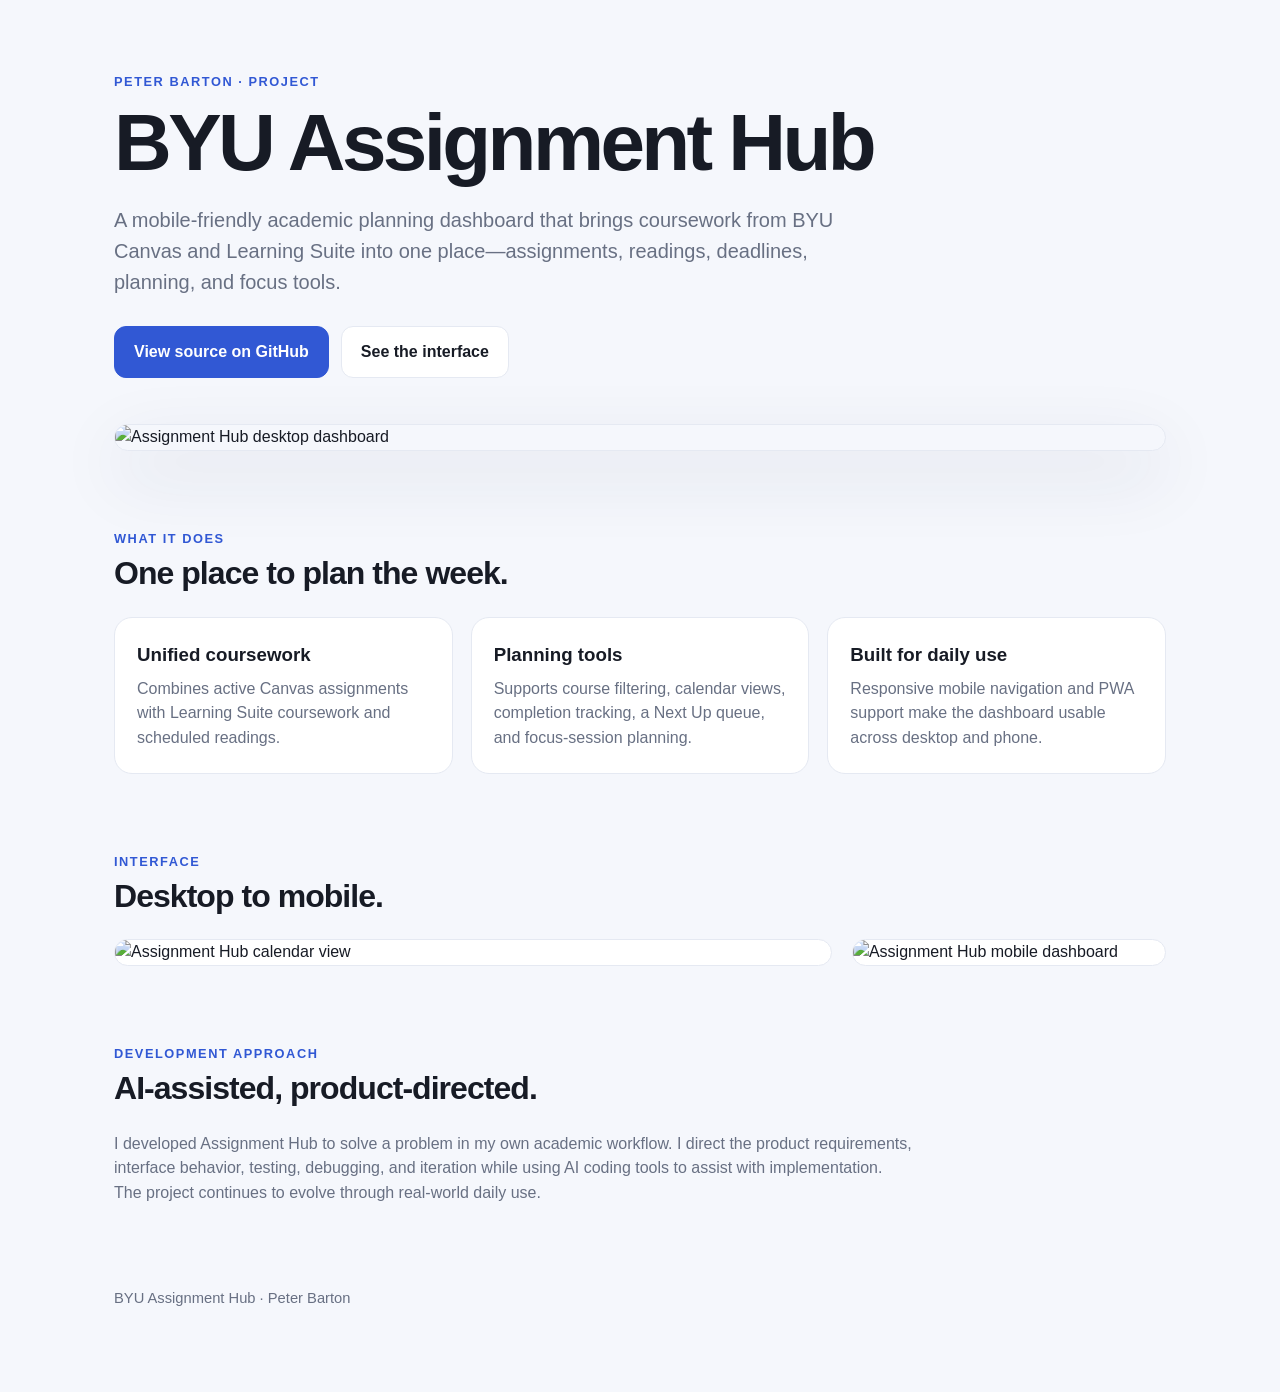
==== portfolio/index.html @ c14c09bd "Add Assignment Hub portfolio landing page" ====
<!doctype html>
<html lang="en">
<head>
<meta charset="utf-8">
<meta name="viewport" content="width=device-width,initial-scale=1">
<title>BYU Assignment Hub — Peter Barton</title>
<meta name="description" content="An AI-assisted academic planning dashboard that brings BYU Canvas and Learning Suite coursework into one place.">
<meta property="og:title" content="BYU Assignment Hub">
<meta property="og:description" content="An AI-assisted academic planning dashboard for BYU coursework, designed and refined through real-world daily use.">
<meta property="og:image" content="https://raw.githubusercontent.com/peteyb23/byu-assignment-hub/main/docs/dashboard.png">
<meta property="og:type" content="website">
<meta name="twitter:card" content="summary_large_image">
<style>
:root{--blue:#3158d4;--ink:#171b25;--muted:#687083;--bg:#f5f7fc;--card:#fff;--line:#e5e9f2}
*{box-sizing:border-box}body{margin:0;font-family:Inter,ui-sans-serif,-apple-system,BlinkMacSystemFont,"Segoe UI",sans-serif;color:var(--ink);background:var(--bg);line-height:1.55}
.wrap{max-width:1100px;margin:auto;padding:72px 24px}.eyebrow{font-weight:800;letter-spacing:.12em;color:var(--blue);font-size:.8rem;text-transform:uppercase}
h1{font-size:clamp(2.5rem,7vw,5rem);line-height:.98;margin:.15em 0 .28em;letter-spacing:-.045em}h2{font-size:2rem;letter-spacing:-.03em;margin:0 0 18px}
.lead{max-width:760px;font-size:1.25rem;color:var(--muted);margin-bottom:28px}
.actions{display:flex;gap:12px;flex-wrap:wrap;margin-bottom:46px}.btn{display:inline-block;padding:13px 19px;border-radius:12px;text-decoration:none;font-weight:750;border:1px solid var(--line);color:var(--ink);background:#fff}.primary{background:var(--blue);color:#fff;border-color:var(--blue)}
.hero{width:100%;border-radius:22px;border:1px solid var(--line);box-shadow:0 24px 70px rgba(30,42,80,.12);display:block}
.section{padding-top:78px}.grid{display:grid;grid-template-columns:repeat(3,1fr);gap:18px}.card{background:var(--card);border:1px solid var(--line);border-radius:18px;padding:22px}.card h3{margin:0 0 8px}.card p{margin:0;color:var(--muted)}
.shots{display:grid;grid-template-columns:1.6fr .7fr;gap:20px;align-items:start}.shots img{width:100%;display:block;border-radius:18px;border:1px solid var(--line);background:#fff}
.note{max-width:800px;color:var(--muted)}footer{padding:65px 0 10px;color:var(--muted);font-size:.92rem}
@media(max-width:760px){.wrap{padding:48px 18px}.grid,.shots{grid-template-columns:1fr}.shots img:last-child{max-width:390px;margin:auto}.section{padding-top:55px}}
</style>
</head>
<body><main class="wrap">
<div class="eyebrow">Peter Barton · Project</div>
<h1>BYU Assignment Hub</h1>
<p class="lead">A mobile-friendly academic planning dashboard that brings coursework from BYU Canvas and Learning Suite into one place—assignments, readings, deadlines, planning, and focus tools.</p>
<div class="actions"><a class="btn primary" href="https://github.com/peteyb23/byu-assignment-hub">View source on GitHub</a><a class="btn" href="#screens">See the interface</a></div>
<img class="hero" src="docs/dashboard.png" alt="Assignment Hub desktop dashboard">
<section class="section"><div class="eyebrow">What it does</div><h2>One place to plan the week.</h2>
<div class="grid">
<div class="card"><h3>Unified coursework</h3><p>Combines active Canvas assignments with Learning Suite coursework and scheduled readings.</p></div>
<div class="card"><h3>Planning tools</h3><p>Supports course filtering, calendar views, completion tracking, a Next Up queue, and focus-session planning.</p></div>
<div class="card"><h3>Built for daily use</h3><p>Responsive mobile navigation and PWA support make the dashboard usable across desktop and phone.</p></div>
</div></section>
<section class="section" id="screens"><div class="eyebrow">Interface</div><h2>Desktop to mobile.</h2><div class="shots"><img src="docs/calendar.png" alt="Assignment Hub calendar view"><img src="docs/mobile.PNG" alt="Assignment Hub mobile dashboard"></div></section>
<section class="section"><div class="eyebrow">Development approach</div><h2>AI-assisted, product-directed.</h2><p class="note">I developed Assignment Hub to solve a problem in my own academic workflow. I direct the product requirements, interface behavior, testing, debugging, and iteration while using AI coding tools to assist with implementation. The project continues to evolve through real-world daily use.</p></section>
<footer>BYU Assignment Hub · Peter Barton</footer>
</main></body></html>
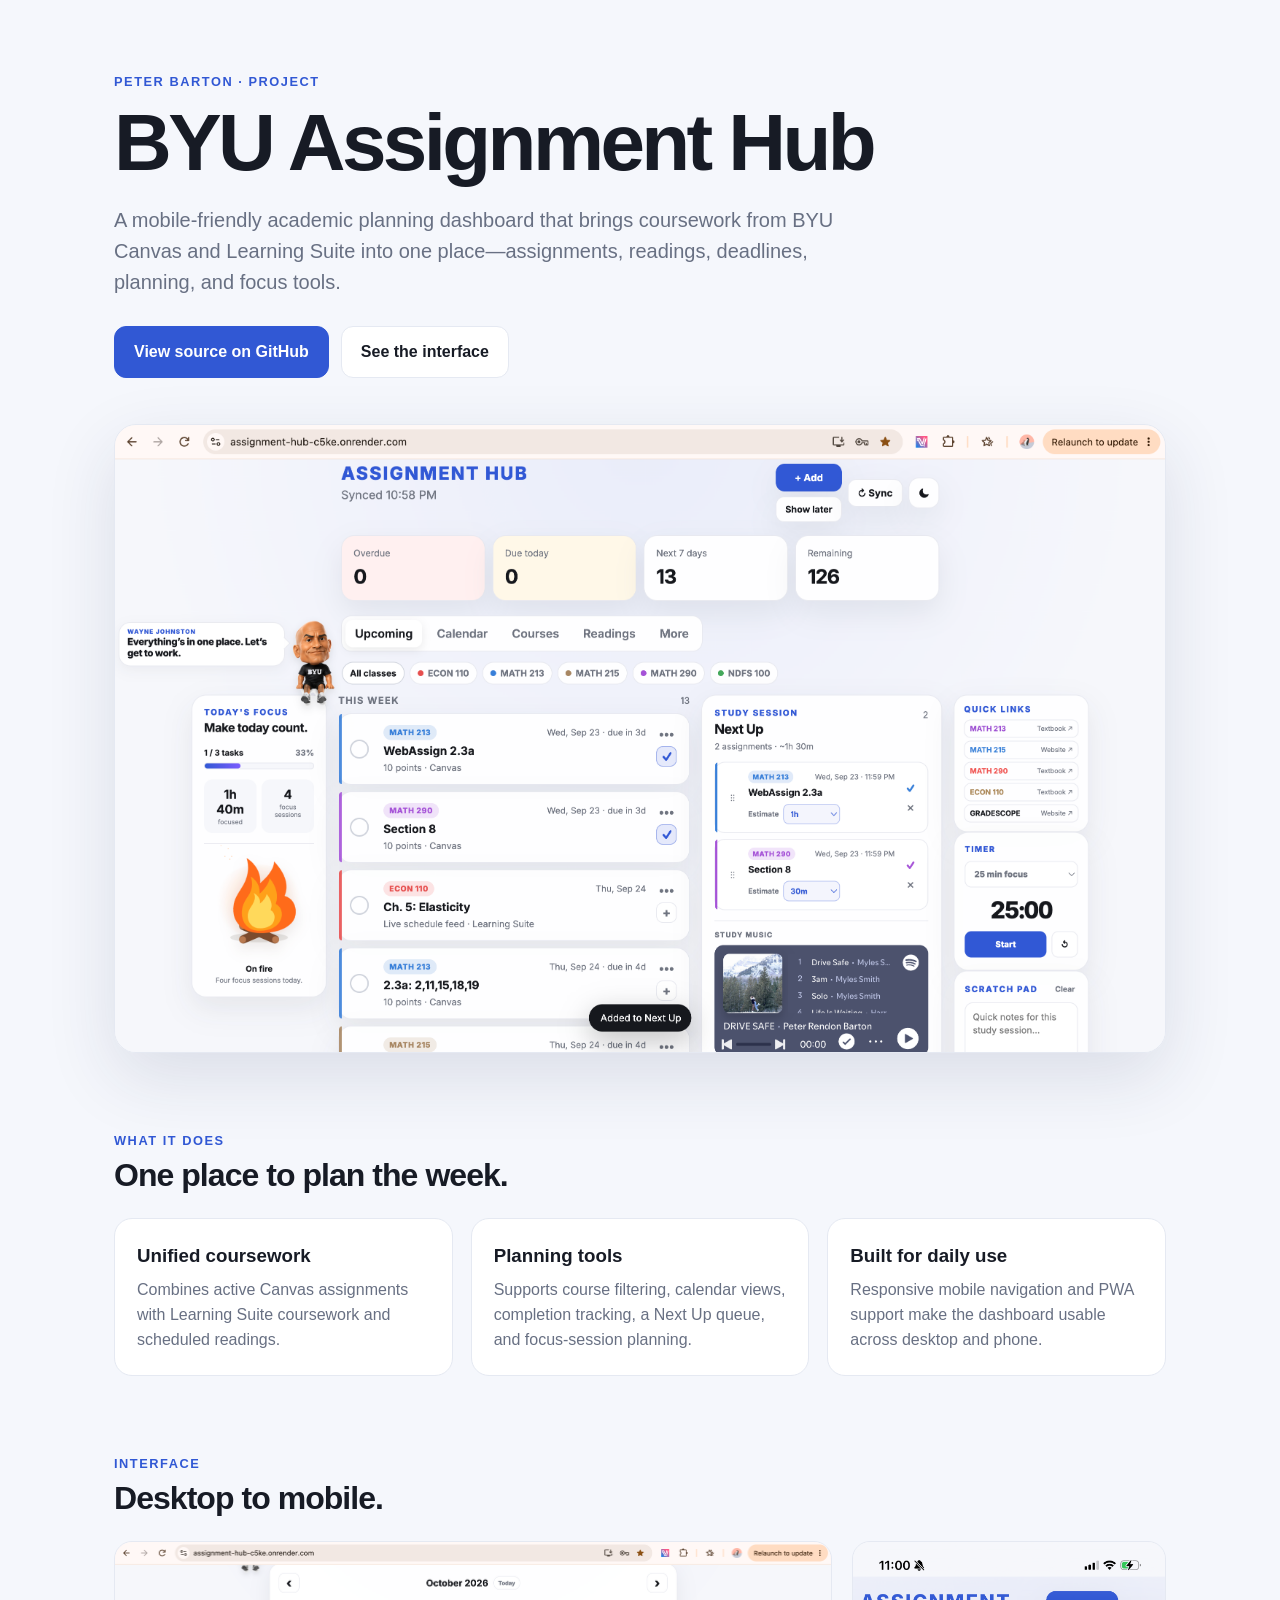
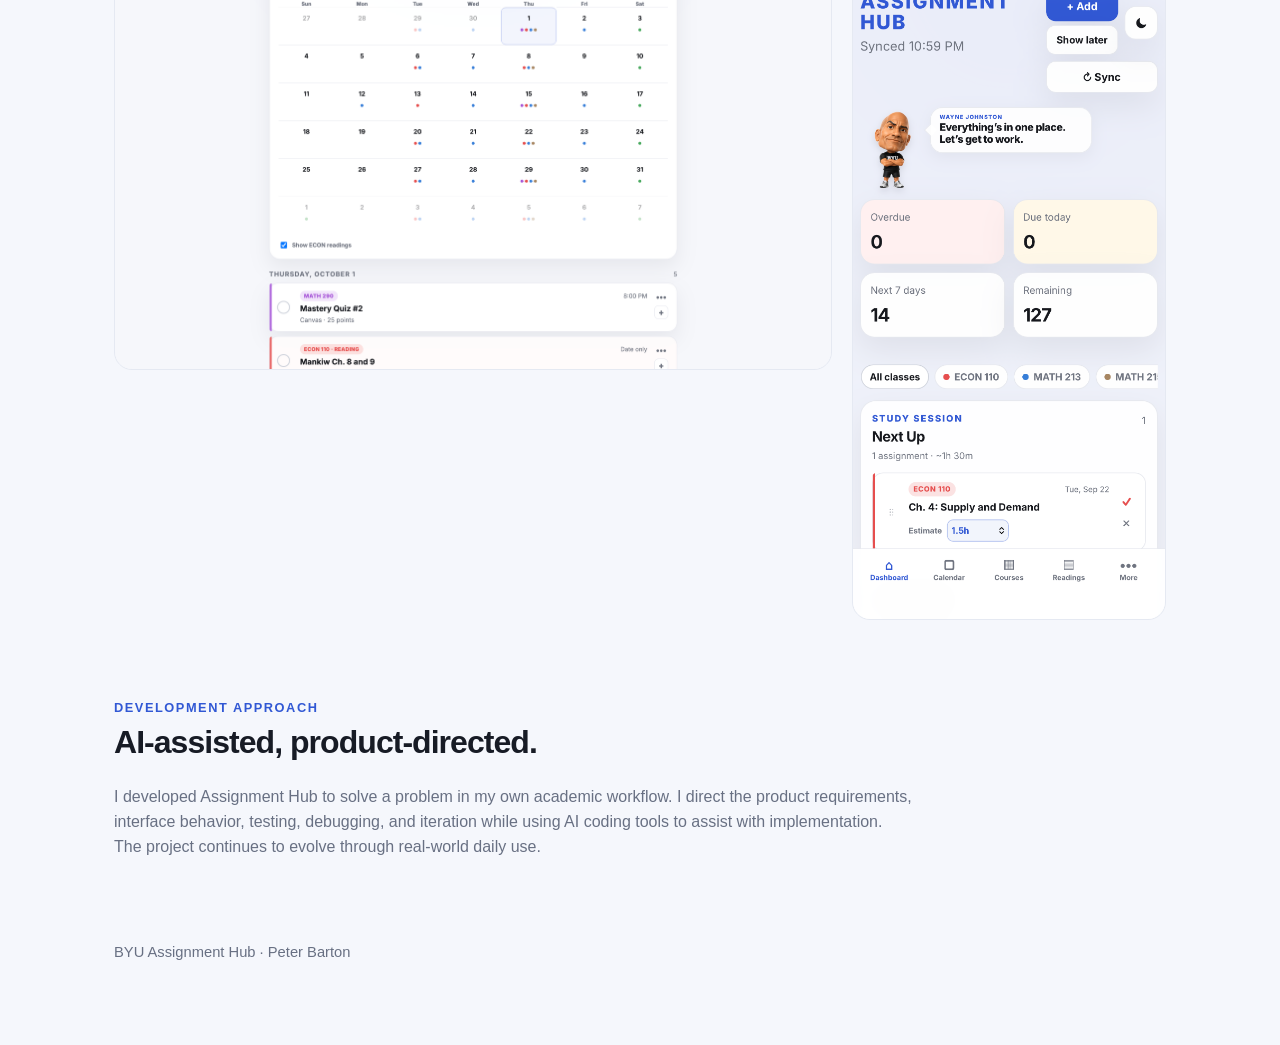
==== commit da9893f7: "Fix portfolio screenshot paths" ====
--- a/portfolio/index.html
+++ b/portfolio/index.html
@@ -29,14 +29,14 @@
 <h1>BYU Assignment Hub</h1>
 <p class="lead">A mobile-friendly academic planning dashboard that brings coursework from BYU Canvas and Learning Suite into one place—assignments, readings, deadlines, planning, and focus tools.</p>
 <div class="actions"><a class="btn primary" href="https://github.com/peteyb23/byu-assignment-hub">View source on GitHub</a><a class="btn" href="#screens">See the interface</a></div>
-<img class="hero" src="docs/dashboard.png" alt="Assignment Hub desktop dashboard">
+<img class="hero" src="../docs/dashboard.png" alt="Assignment Hub desktop dashboard">
 <section class="section"><div class="eyebrow">What it does</div><h2>One place to plan the week.</h2>
 <div class="grid">
 <div class="card"><h3>Unified coursework</h3><p>Combines active Canvas assignments with Learning Suite coursework and scheduled readings.</p></div>
 <div class="card"><h3>Planning tools</h3><p>Supports course filtering, calendar views, completion tracking, a Next Up queue, and focus-session planning.</p></div>
 <div class="card"><h3>Built for daily use</h3><p>Responsive mobile navigation and PWA support make the dashboard usable across desktop and phone.</p></div>
 </div></section>
-<section class="section" id="screens"><div class="eyebrow">Interface</div><h2>Desktop to mobile.</h2><div class="shots"><img src="docs/calendar.png" alt="Assignment Hub calendar view"><img src="docs/mobile.PNG" alt="Assignment Hub mobile dashboard"></div></section>
+<section class="section" id="screens"><div class="eyebrow">Interface</div><h2>Desktop to mobile.</h2><div class="shots"><img src="../docs/calendar.png" alt="Assignment Hub calendar view"><img src="../docs/mobile.PNG" alt="Assignment Hub mobile dashboard"></div></section>
 <section class="section"><div class="eyebrow">Development approach</div><h2>AI-assisted, product-directed.</h2><p class="note">I developed Assignment Hub to solve a problem in my own academic workflow. I direct the product requirements, interface behavior, testing, debugging, and iteration while using AI coding tools to assist with implementation. The project continues to evolve through real-world daily use.</p></section>
 <footer>BYU Assignment Hub · Peter Barton</footer>
 </main></body></html>
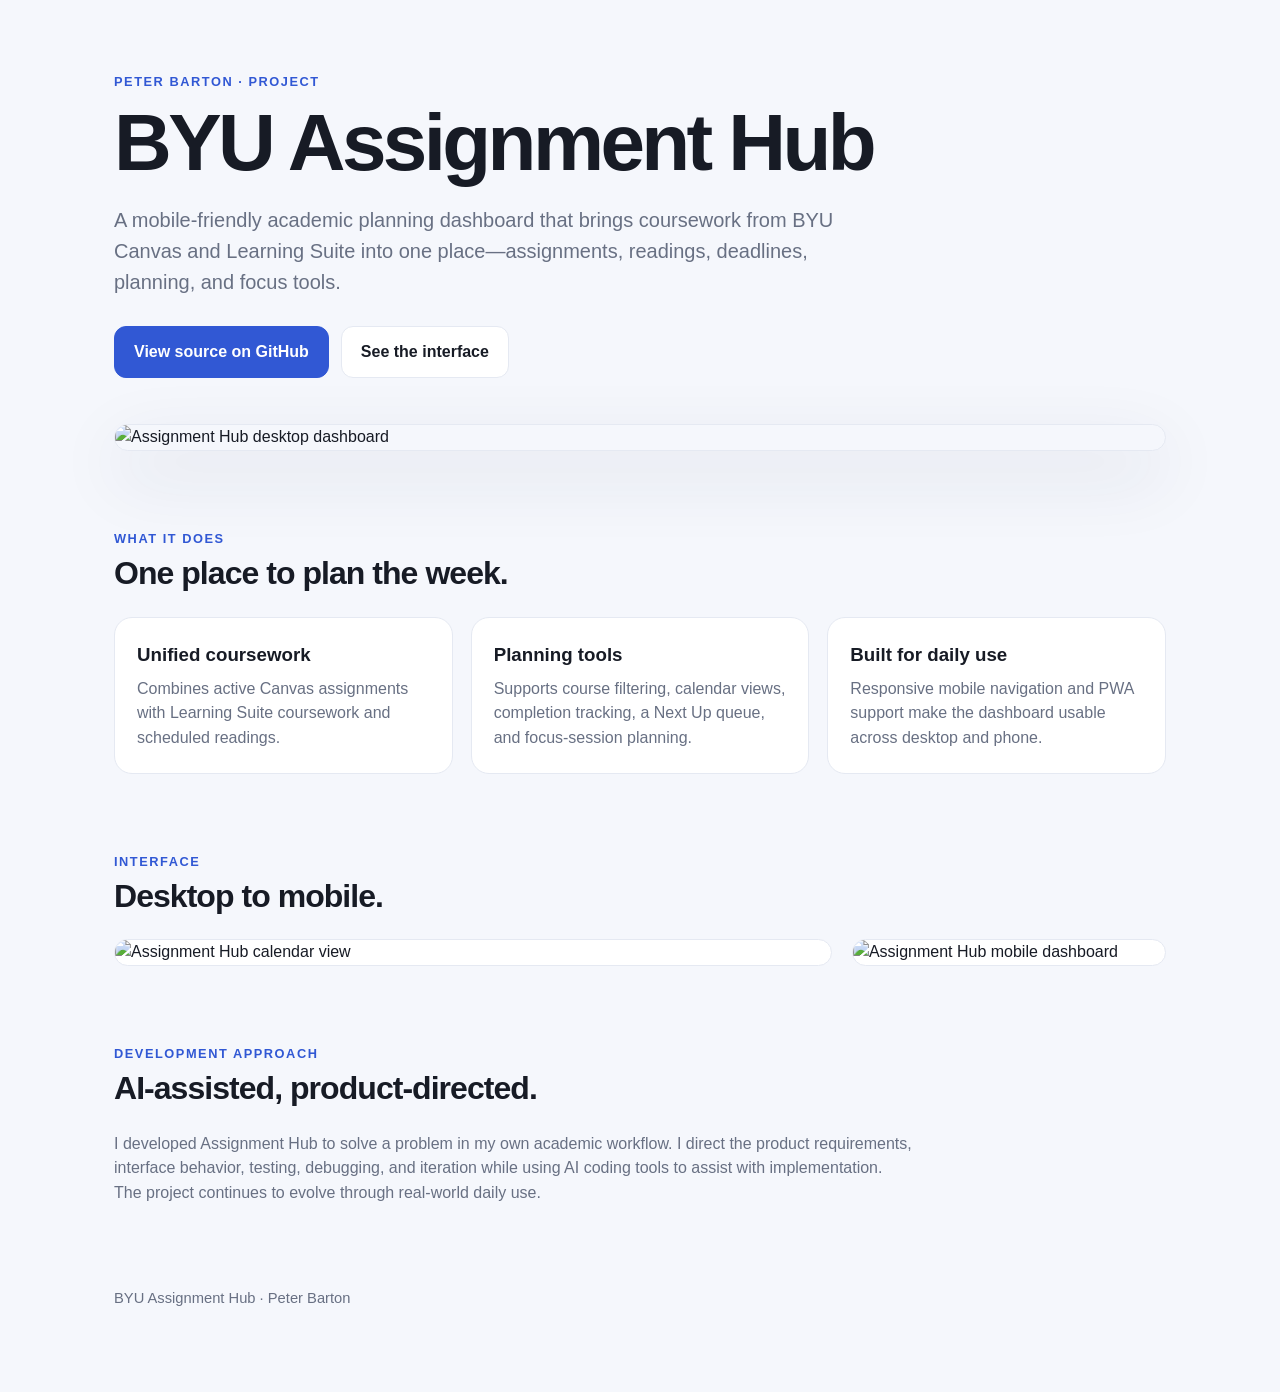
==== commit 060361db: "Load portfolio screenshots from public repository assets" ====
--- a/portfolio/index.html
+++ b/portfolio/index.html
@@ -29,14 +29,14 @@
 <h1>BYU Assignment Hub</h1>
 <p class="lead">A mobile-friendly academic planning dashboard that brings coursework from BYU Canvas and Learning Suite into one place—assignments, readings, deadlines, planning, and focus tools.</p>
 <div class="actions"><a class="btn primary" href="https://github.com/peteyb23/byu-assignment-hub">View source on GitHub</a><a class="btn" href="#screens">See the interface</a></div>
-<img class="hero" src="../docs/dashboard.png" alt="Assignment Hub desktop dashboard">
+<img class="hero" src="https://raw.githubusercontent.com/peteyb23/byu-assignment-hub/main/docs/dashboard.png" alt="Assignment Hub desktop dashboard">
 <section class="section"><div class="eyebrow">What it does</div><h2>One place to plan the week.</h2>
 <div class="grid">
 <div class="card"><h3>Unified coursework</h3><p>Combines active Canvas assignments with Learning Suite coursework and scheduled readings.</p></div>
 <div class="card"><h3>Planning tools</h3><p>Supports course filtering, calendar views, completion tracking, a Next Up queue, and focus-session planning.</p></div>
 <div class="card"><h3>Built for daily use</h3><p>Responsive mobile navigation and PWA support make the dashboard usable across desktop and phone.</p></div>
 </div></section>
-<section class="section" id="screens"><div class="eyebrow">Interface</div><h2>Desktop to mobile.</h2><div class="shots"><img src="../docs/calendar.png" alt="Assignment Hub calendar view"><img src="../docs/mobile.PNG" alt="Assignment Hub mobile dashboard"></div></section>
+<section class="section" id="screens"><div class="eyebrow">Interface</div><h2>Desktop to mobile.</h2><div class="shots"><img src="https://raw.githubusercontent.com/peteyb23/byu-assignment-hub/main/docs/calendar.png" alt="Assignment Hub calendar view"><img src="https://raw.githubusercontent.com/peteyb23/byu-assignment-hub/main/docs/mobile.PNG" alt="Assignment Hub mobile dashboard"></div></section>
 <section class="section"><div class="eyebrow">Development approach</div><h2>AI-assisted, product-directed.</h2><p class="note">I developed Assignment Hub to solve a problem in my own academic workflow. I direct the product requirements, interface behavior, testing, debugging, and iteration while using AI coding tools to assist with implementation. The project continues to evolve through real-world daily use.</p></section>
 <footer>BYU Assignment Hub · Peter Barton</footer>
 </main></body></html>
